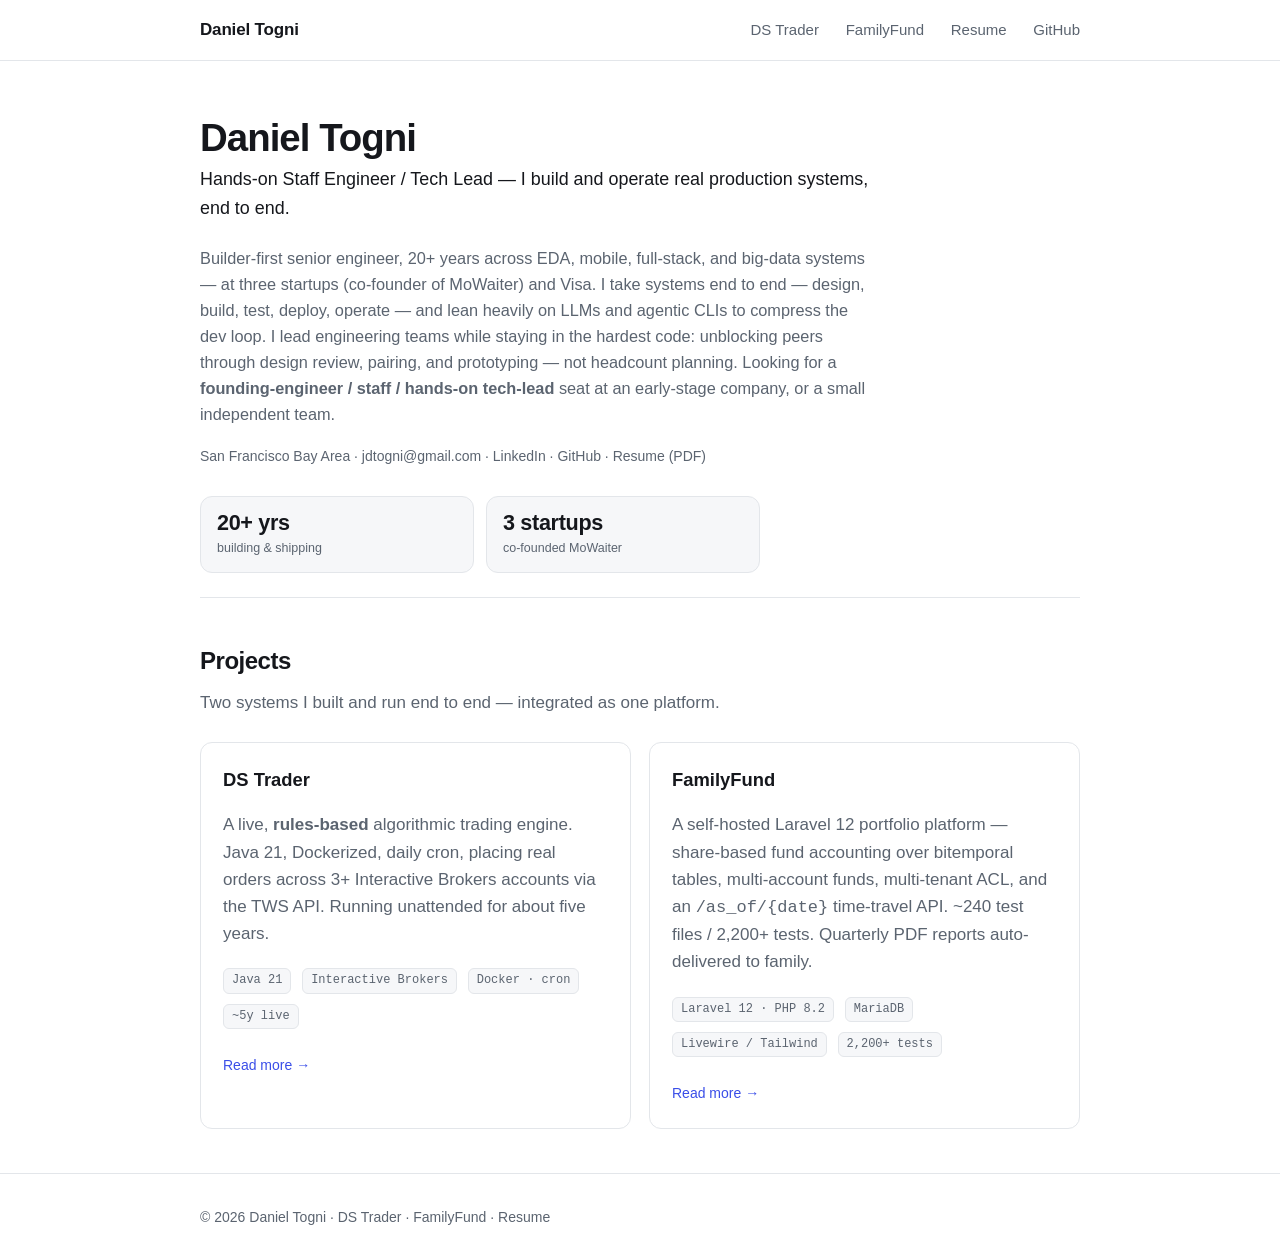
==== index.html @ d092f117 "FF: screenshots as title-on-top cards; roadmap loop + lede tweak - familyfund.html: screenshots rest" ====
<!doctype html>
<html lang="en">
<head>
  <meta charset="utf-8">
  <meta name="viewport" content="width=device-width, initial-scale=1">
  <title>Daniel Togni — hands-on staff engineer / tech lead</title>
  <meta name="description" content="Builder-first senior engineer, 20+ years. I build and operate real production systems, end to end — DS Trader (live algorithmic trading) and FamilyFund (self-hosted portfolio platform).">
  <meta property="og:title" content="Daniel Togni — hands-on staff engineer / tech lead">
  <meta property="og:description" content="Builder-first senior engineer, 20+ years. DS Trader (live algorithmic trading) + FamilyFund (self-hosted portfolio platform). Two systems I built and run end to end.">
  <meta property="og:type" content="website">
  <link rel="stylesheet" href="style.css">
</head>
<body>
  <header class="site-head">
    <div class="wrap">
      <a class="brand" href="index.html">Daniel&nbsp;Togni</a>
      <nav class="nav">
        <a href="dstrader.html">DS&nbsp;Trader</a>
        <a href="familyfund.html">FamilyFund</a>
        <a href="resume.pdf">Resume</a>
        <a href="https://github.com/jdtogni78">GitHub</a>
      </nav>
    </div>
  </header>

  <main>
    <div class="wrap">
      <section class="identity" style="border-top:0">
        <h1>Daniel Togni</h1>
        <p class="role-line">
          Hands-on Staff Engineer / Tech Lead &mdash; I build and operate real
          production systems, end to end.
        </p>
        <p class="lede">
          Builder-first senior engineer, 20+ years across EDA, mobile, full-stack,
          and big-data systems &mdash; at three startups (co-founder of MoWaiter) and
          Visa. I take systems end to end &mdash; design, build, test, deploy,
          operate &mdash; and lean heavily on LLMs and agentic CLIs to compress the
          dev loop. I lead engineering teams while staying in the hardest code:
          unblocking peers through design review, pairing, and prototyping &mdash;
          not headcount planning. Looking for a <strong>founding-engineer / staff /
          hands-on tech-lead</strong> seat at an early-stage company, or a small
          independent team.
        </p>
        <p class="meta-line">
          San Francisco Bay Area ·
          <a href="mailto:jdtogni@gmail.com">jdtogni@gmail.com</a> ·
          <a href="https://linkedin.com/in/jdtogni">LinkedIn</a> ·
          <a href="https://github.com/jdtogni78">GitHub</a> ·
          <a href="resume.pdf">Resume (PDF)</a>
        </p>
      </section>

      <section class="kpis">
        <div class="kpi"><strong>20+ yrs</strong><span>building &amp; shipping</span></div>
        <div class="kpi"><strong>3 startups</strong><span>co-founded MoWaiter</span></div>
      </section>

      <section>
        <h2>Projects</h2>
        <p class="sub">Two systems I built and run end to end &mdash; integrated as one platform.</p>
        <div class="cards">
          <article class="card">
            <h3>DS Trader</h3>
            <p class="muted">
              A live, <strong>rules-based</strong> algorithmic trading engine.
              Java 21, Dockerized, daily cron, placing real orders across 3+
              Interactive Brokers accounts via the TWS API. Running unattended for
              about five years.
            </p>
            <div class="tags">
              <span class="tag">Java 21</span>
              <span class="tag">Interactive Brokers</span>
              <span class="tag">Docker · cron</span>
              <span class="tag">~5y live</span>
            </div>
            <div class="links">
              <a href="dstrader.html">Read more &rarr;</a>
            </div>
          </article>
          <article class="card">
            <h3>FamilyFund</h3>
            <p class="muted">
              A self-hosted Laravel 12 portfolio platform &mdash; share-based fund
              accounting over bitemporal tables, multi-account funds, multi-tenant
              ACL, and an <code>/as_of/{date}</code> time-travel API. ~240 test
              files / 2,200+ tests. Quarterly PDF reports auto-delivered to family.
            </p>
            <div class="tags">
              <span class="tag">Laravel 12 · PHP 8.2</span>
              <span class="tag">MariaDB</span>
              <span class="tag">Livewire / Tailwind</span>
              <span class="tag">2,200+ tests</span>
            </div>
            <div class="links">
              <a href="familyfund.html">Read more &rarr;</a>
            </div>
          </article>
        </div>
      </section>
    </div>
  </main>

  <footer class="site-foot">
    <div class="wrap">
      © <span id="yr">2026</span> Daniel Togni ·
      <a href="dstrader.html">DS Trader</a> ·
      <a href="familyfund.html">FamilyFund</a> ·
      <a href="resume.pdf">Resume</a>
    </div>
  </footer>
  <script>document.getElementById('yr').textContent = new Date().getFullYear();</script>
</body>
</html>
---- style.css ----
:root {
  --bg: #ffffff;
  --bg-alt: #f6f7f9;
  --ink: #15171c;
  --muted: #5b6470;
  --line: #e3e6ea;
  --accent: #3a4ee8;
  --accent-ink: #ffffff;
  --radius: 12px;
  --maxw: 920px;
  --font: -apple-system, BlinkMacSystemFont, "Segoe UI", Roboto, Helvetica, Arial,
    sans-serif;
  --mono: ui-monospace, SFMono-Regular, Menlo, Consolas, monospace;
}

* { box-sizing: border-box; }

html { scroll-behavior: smooth; }

body {
  margin: 0;
  font-family: var(--font);
  color: var(--ink);
  background: var(--bg);
  line-height: 1.6;
  font-size: 17px;
  -webkit-font-smoothing: antialiased;
}

.wrap { max-width: var(--maxw); margin: 0 auto; padding: 0 20px; }

a { color: var(--accent); text-decoration: none; }
a:hover { text-decoration: underline; }

/* ---- header ---- */
.site-head {
  position: sticky;
  top: 0;
  z-index: 10;
  background: rgba(255, 255, 255, 0.9);
  backdrop-filter: saturate(180%) blur(8px);
  border-bottom: 1px solid var(--line);
}
.site-head .wrap {
  display: flex;
  align-items: center;
  justify-content: space-between;
  height: 60px;
}
.brand { font-weight: 700; color: var(--ink); letter-spacing: -0.01em; }
.brand:hover { text-decoration: none; }
.nav a { color: var(--muted); margin-left: 22px; font-size: 15px; }
.nav a:hover { color: var(--ink); text-decoration: none; }
@media (max-width: 560px) {
  .nav a { margin-left: 14px; font-size: 14px; }
  .brand { font-size: 15px; }
}

/* ---- identity card (dashboard home) ---- */
.identity { padding: 56px 0 28px; }
.identity h1 {
  font-size: 2.4rem;
  letter-spacing: -0.025em;
  margin: 0 0 6px;
  line-height: 1.1;
}
.identity .role-line {
  font-size: 1.12rem;
  color: var(--ink);
  font-weight: 500;
  margin: 0 0 22px;
  max-width: 42rem;
}
.identity .lede {
  color: var(--muted);
  margin: 0 0 18px;
  max-width: 42rem;
  font-size: 1.02rem;
}
.identity .meta-line { font-size: 14px; color: var(--muted); margin: 0; }
.identity .meta-line a { color: var(--muted); }
.identity .meta-line a:hover { color: var(--ink); }

/* ---- KPI strip ---- */
.kpis {
  display: grid;
  grid-template-columns: repeat(auto-fit, minmax(180px, 1fr));
  gap: 12px;
  padding: 0 0 24px;
  border-top: 0;
  max-width: 560px;
}
.kpi {
  background: var(--bg-alt);
  border: 1px solid var(--line);
  border-radius: var(--radius);
  padding: 14px 16px;
}
.kpi strong {
  display: block;
  font-size: 1.35rem;
  color: var(--ink);
  letter-spacing: -0.015em;
  line-height: 1.15;
}
.kpi span {
  display: block;
  font-size: 12.5px;
  color: var(--muted);
  margin-top: 3px;
}
@media (max-width: 680px) { .kpis { grid-template-columns: repeat(2, 1fr); } }

/* ---- hero ---- */
.hero { padding: 72px 0 44px; }
.hero h1 {
  font-size: 2.6rem;
  line-height: 1.12;
  letter-spacing: -0.025em;
  margin: 0 0 18px;
}
.hero .lede { font-size: 1.18rem; color: var(--muted); max-width: 40rem; margin: 0; }
.kicker {
  font-family: var(--mono);
  font-size: 13px;
  color: var(--accent);
  text-transform: uppercase;
  letter-spacing: 0.08em;
  margin: 0 0 14px;
}
@media (max-width: 560px) { .hero h1 { font-size: 2rem; } }

/* ---- buttons ---- */
.cta-row { display: flex; flex-wrap: wrap; gap: 12px; margin-top: 28px; }
.btn {
  display: inline-block;
  padding: 11px 18px;
  border-radius: 9px;
  font-size: 15px;
  font-weight: 600;
  border: 1px solid var(--line);
  color: var(--ink);
  background: var(--bg);
}
.btn:hover { text-decoration: none; border-color: var(--ink); }
.btn.primary { background: var(--accent); color: var(--accent-ink); border-color: var(--accent); }
.btn.primary:hover { filter: brightness(1.07); }

/* ---- sections ---- */
section { padding: 44px 0; border-top: 1px solid var(--line); }
section h2 {
  font-size: 1.5rem;
  letter-spacing: -0.02em;
  margin: 0 0 8px;
}
section .sub { color: var(--muted); margin: 0 0 26px; }
.muted { color: var(--muted); }

/* ---- pull quote ---- */
.quote {
  border-left: 3px solid var(--accent);
  padding: 4px 0 4px 20px;
  margin: 24px 0;
  font-size: 1.12rem;
  color: var(--ink);
}

/* ---- cards ---- */
.cards { display: grid; grid-template-columns: 1fr 1fr; gap: 18px; }
@media (max-width: 680px) { .cards { grid-template-columns: 1fr; } }
.card {
  border: 1px solid var(--line);
  border-radius: var(--radius);
  padding: 22px;
  background: var(--bg);
  transition: border-color 0.15s, transform 0.15s;
}
.card:hover { border-color: var(--ink); transform: translateY(-2px); }
.card h3 { margin: 0 0 6px; font-size: 1.15rem; }
.card .tags { margin: 12px 0 16px; }
.tag {
  display: inline-block;
  font-family: var(--mono);
  font-size: 12px;
  color: var(--muted);
  background: var(--bg-alt);
  border: 1px solid var(--line);
  border-radius: 6px;
  padding: 2px 8px;
  margin: 0 6px 6px 0;
}
.card .links a { font-size: 14px; margin-right: 16px; }

/* ---- value blocks / lists ---- */
.blocks { display: grid; gap: 16px; }
.block { padding: 16px 18px; background: var(--bg-alt); border-radius: var(--radius); }
.block strong { display: block; margin-bottom: 2px; }
dl.spec { margin: 0; }
dl.spec div { display: flex; gap: 14px; padding: 8px 0; border-bottom: 1px solid var(--line); }
dl.spec dt { flex: 0 0 180px; color: var(--muted); font-size: 15px; }
dl.spec dd { margin: 0; }
@media (max-width: 560px) { dl.spec div { flex-direction: column; gap: 2px; } dl.spec dt { flex-basis: auto; } }

/* ---- diagram ---- */
.diagram { width: 100%; height: auto; margin: 8px 0 4px; }
.diagram-caption { font-size: 14px; color: var(--muted); margin-top: 6px; }

/* ---- screenshots gallery ---- */
.shots { display: grid; gap: 32px; margin-top: 18px; }
.shot { margin: 0; }
.shot a { display: block; position: relative; }
.shot img,
.shot video {
  width: 100%;
  height: auto;
  display: block;
  border: 1px solid var(--line);
  border-radius: var(--radius);
  background: #fff;
}
/* Anchor-wrapped images become Apple-style thumbnails that crop from the top
   and expand on click. Videos and bare images are unaffected. */
.shot a img {
  max-height: 480px;
  object-fit: cover;
  object-position: top;
  cursor: zoom-in;
  transition: filter 0.15s, border-color 0.15s;
}
.shot a:hover img { border-color: var(--ink); filter: brightness(0.97); }
.shot a::after {
  content: "⤢ Click to expand";
  position: absolute;
  right: 10px;
  bottom: 10px;
  font-size: 12px;
  font-family: var(--mono);
  color: #fff;
  background: rgba(21, 23, 28, 0.72);
  padding: 4px 9px;
  border-radius: 6px;
  opacity: 0;
  transition: opacity 0.15s;
  pointer-events: none;
}
.shot a:hover::after { opacity: 1; }
.shot figcaption { margin-top: 10px; font-size: 14px; color: var(--muted); }
.shot figcaption strong { color: var(--ink); font-weight: 600; }

/* ---- video walkthroughs grid ---- */
.video-grid {
  display: grid;
  grid-template-columns: repeat(3, 1fr);
  gap: 22px;
  margin-top: 18px;
}
@media (max-width: 900px) { .video-grid { grid-template-columns: repeat(2, 1fr); } }
@media (max-width: 560px) { .video-grid { grid-template-columns: 1fr; } }
.video-card {
  margin: 0;
  display: flex;
  flex-direction: column;
}
.video-title {
  font-size: 1.05rem;
  margin: 0 0 4px;
  color: var(--ink);
  font-weight: 600;
  letter-spacing: -0.01em;
}
.video-desc {
  font-size: 13px;
  color: var(--muted);
  margin: 0 0 12px;
  line-height: 1.55;
  flex: 1;
}
.video-play {
  width: 100%;
  padding: 0;
  margin: 0;
  border: 1px solid var(--line);
  border-radius: var(--radius);
  overflow: hidden;
  background: #000;
  cursor: pointer;
  position: relative;
  aspect-ratio: 16 / 9;
  display: block;
  transition: border-color 0.15s, transform 0.15s;
}
.video-play:hover { border-color: var(--ink); }
.video-play:hover .play-overlay { transform: translate(-50%, -50%) scale(1.08); background: rgba(0, 0, 0, 0.85); }
.video-play img {
  width: 100%;
  height: 100%;
  object-fit: cover;
  display: block;
  pointer-events: none;
}
/* Image thumbnail variant — same card layout as videos, but click opens
   the full image in the lightbox instead of a video. */
.shot-thumb {
  width: 100%;
  padding: 0;
  margin: 0;
  border: 1px solid var(--line);
  border-radius: var(--radius);
  overflow: hidden;
  background: #000;
  cursor: zoom-in;
  position: relative;
  aspect-ratio: 16 / 9;
  display: block;
  transition: border-color 0.15s, transform 0.15s;
}
.shot-thumb:hover { border-color: var(--ink); }
.shot-thumb:hover .zoom-overlay { transform: translate(-50%, -50%) scale(1.08); background: rgba(0, 0, 0, 0.85); }
.shot-thumb img {
  width: 100%;
  height: 100%;
  object-fit: cover;
  object-position: top;
  display: block;
  pointer-events: none;
}
.zoom-overlay {
  position: absolute;
  top: 50%;
  left: 50%;
  transform: translate(-50%, -50%);
  width: 56px;
  height: 56px;
  border-radius: 50%;
  background: rgba(0, 0, 0, 0.68);
  color: #fff;
  font-size: 24px;
  line-height: 56px;
  text-align: center;
  pointer-events: none;
  transition: transform 0.18s, background 0.18s;
}

.play-overlay {
  position: absolute;
  top: 50%;
  left: 50%;
  transform: translate(-50%, -50%);
  width: 56px;
  height: 56px;
  border-radius: 50%;
  background: rgba(0, 0, 0, 0.68);
  color: #fff;
  font-size: 22px;
  line-height: 56px;
  text-align: center;
  padding-left: 4px;
  pointer-events: none;
  transition: transform 0.18s, background 0.18s;
}

/* ---- lightbox ---- */
.lightbox {
  position: fixed;
  inset: 0;
  background: rgba(10, 12, 16, 0.92);
  display: flex;
  align-items: center;
  justify-content: center;
  z-index: 100;
  cursor: zoom-out;
  padding: 24px;
  overflow: auto;
}
.lightbox img,
.lightbox video {
  max-width: 100%;
  max-height: calc(100vh - 64px);
  height: auto;
  display: block;
  border-radius: 8px;
  box-shadow: 0 10px 40px rgba(0, 0, 0, 0.5);
  cursor: zoom-out;
  background: #000;
}
.lightbox video { cursor: default; }
.lightbox-close {
  position: fixed;
  top: 14px;
  right: 18px;
  color: #fff;
  background: transparent;
  border: 0;
  font-size: 28px;
  line-height: 1;
  cursor: pointer;
  padding: 6px 10px;
}
.lightbox-close:hover { color: var(--accent); }
body.lightbox-open { overflow: hidden; }

/* ---- footer ---- */
.site-foot {
  border-top: 1px solid var(--line);
  padding: 32px 0;
  color: var(--muted);
  font-size: 14px;
}
.site-foot a { color: var(--muted); }
.site-foot a:hover { color: var(--ink); }

.note {
  background: #fff8e6;
  border: 1px solid #f0e2b8;
  border-radius: 8px;
  padding: 10px 14px;
  font-size: 14px;
  color: #6b5b1f;
  margin: 18px 0;
}
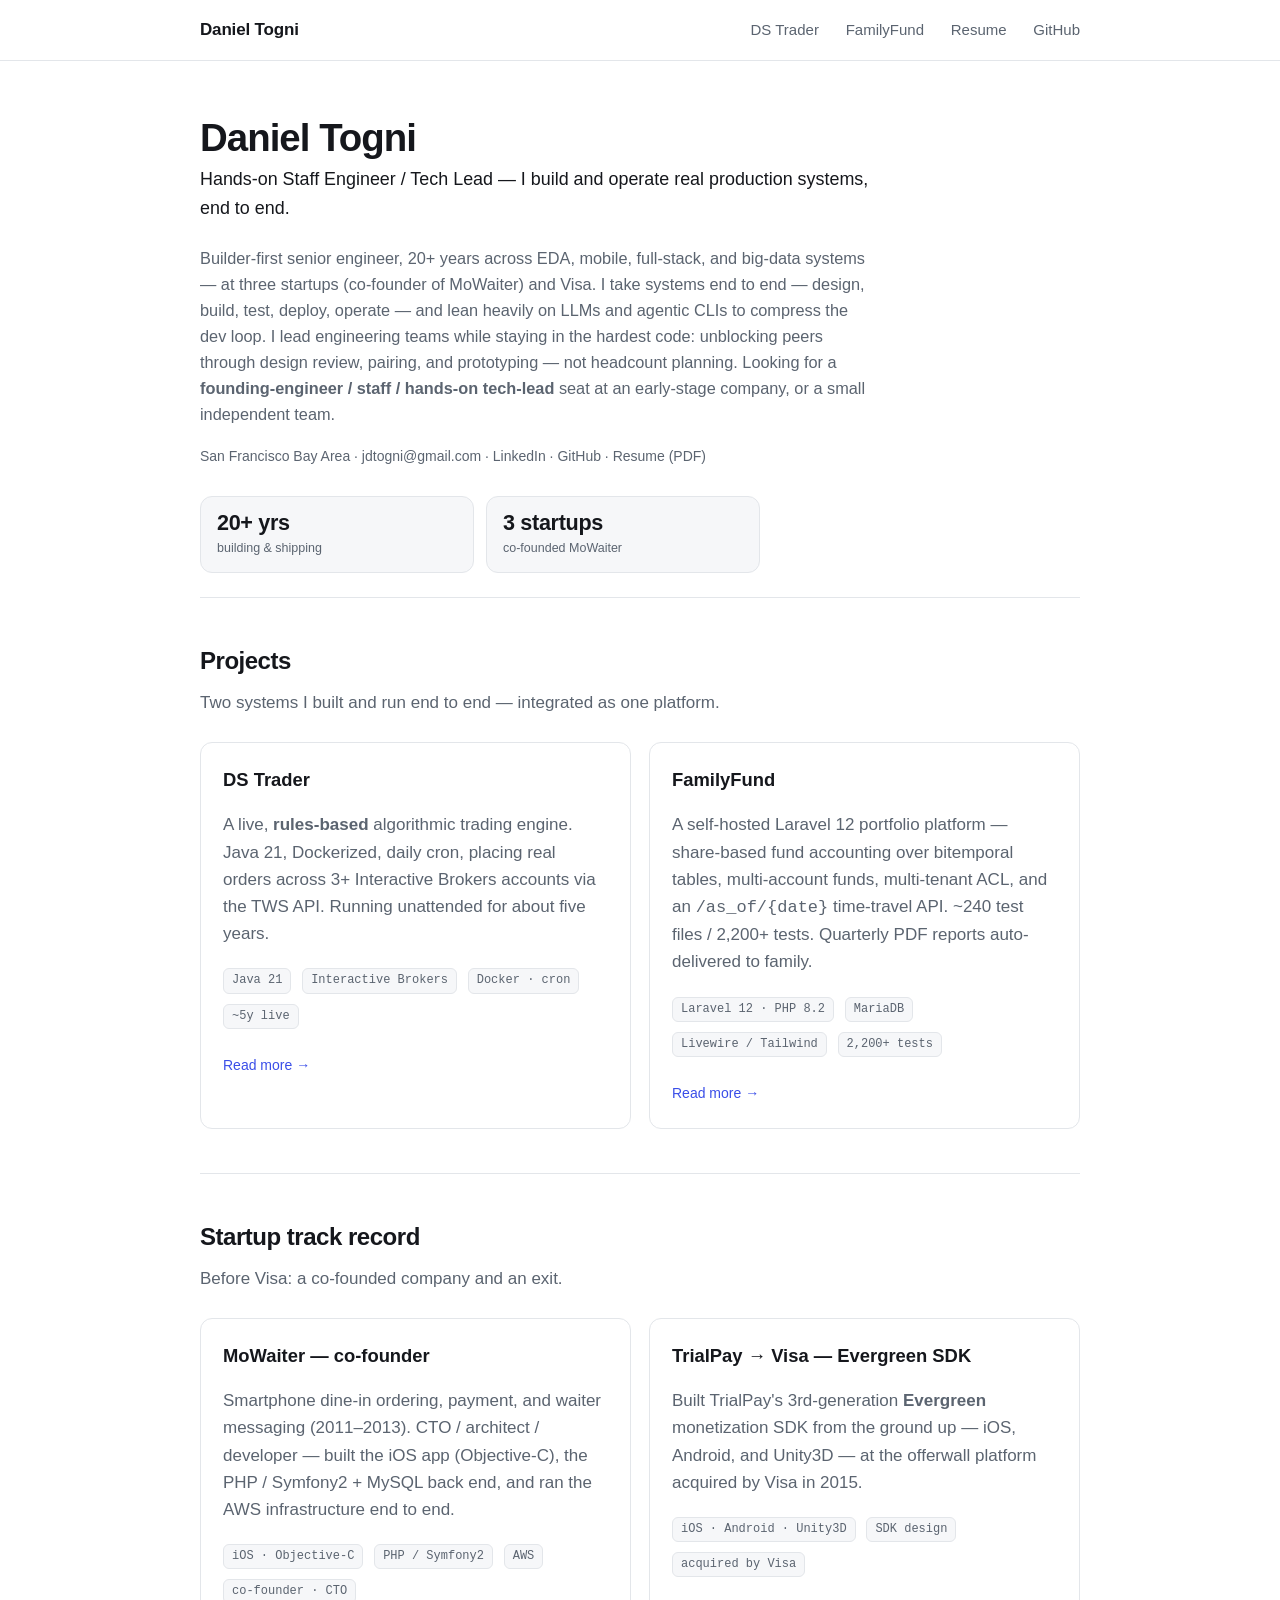
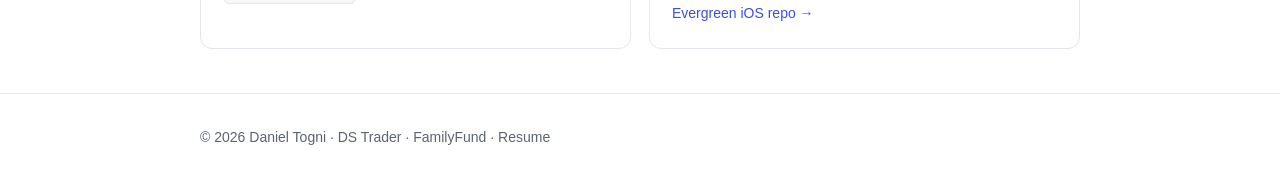
==== commit 7f548860: "index: add Startup track record section (MoWaiter + TrialPay/Evergreen) Two cards after Projects: Mo" ====
--- a/index.html
+++ b/index.html
@@ -98,6 +98,45 @@
           </article>
         </div>
       </section>
+
+      <section>
+        <h2>Startup track record</h2>
+        <p class="sub">Before Visa: a co-founded company and an exit.</p>
+        <div class="cards">
+          <article class="card">
+            <h3>MoWaiter &mdash; co-founder</h3>
+            <p class="muted">
+              Smartphone dine-in ordering, payment, and waiter messaging
+              (2011&ndash;2013). CTO / architect / developer &mdash; built the
+              iOS app (Objective-C), the PHP / Symfony2 + MySQL back end, and
+              ran the AWS infrastructure end to end.
+            </p>
+            <div class="tags">
+              <span class="tag">iOS · Objective-C</span>
+              <span class="tag">PHP / Symfony2</span>
+              <span class="tag">AWS</span>
+              <span class="tag">co-founder · CTO</span>
+            </div>
+          </article>
+          <article class="card">
+            <h3>TrialPay &rarr; Visa &mdash; Evergreen SDK</h3>
+            <p class="muted">
+              Built TrialPay's 3rd-generation <strong>Evergreen</strong>
+              monetization SDK from the ground up &mdash; iOS, Android, and
+              Unity3D &mdash; at the offerwall platform acquired by Visa
+              in 2015.
+            </p>
+            <div class="tags">
+              <span class="tag">iOS · Android · Unity3D</span>
+              <span class="tag">SDK design</span>
+              <span class="tag">acquired by Visa</span>
+            </div>
+            <div class="links">
+              <a href="https://github.com/jdtogni78/EvergreenIOS">Evergreen iOS repo &rarr;</a>
+            </div>
+          </article>
+        </div>
+      </section>
     </div>
   </main>
 
--- a/style.css
+++ b/style.css
@@ -317,6 +317,8 @@
 .shot-thumb:hover { border-color: var(--ink); }
 .shot-thumb:hover .zoom-overlay { transform: translate(-50%, -50%) scale(1.08); background: rgba(0, 0, 0, 0.85); }
 .shot-thumb img {
+  position: absolute;
+  inset: 0;
   width: 100%;
   height: 100%;
   object-fit: cover;
@@ -365,14 +367,22 @@
   inset: 0;
   background: rgba(10, 12, 16, 0.92);
   display: flex;
-  align-items: center;
+  align-items: flex-start;
   justify-content: center;
   z-index: 100;
   cursor: zoom-out;
   padding: 24px;
   overflow: auto;
 }
-.lightbox img,
+.lightbox img {
+  width: 100%;
+  height: auto;
+  display: block;
+  border-radius: 8px;
+  box-shadow: 0 10px 40px rgba(0, 0, 0, 0.5);
+  cursor: zoom-out;
+  background: #000;
+}
 .lightbox video {
   max-width: 100%;
   max-height: calc(100vh - 64px);
@@ -380,10 +390,9 @@
   display: block;
   border-radius: 8px;
   box-shadow: 0 10px 40px rgba(0, 0, 0, 0.5);
-  cursor: zoom-out;
+  cursor: default;
   background: #000;
 }
-.lightbox video { cursor: default; }
 .lightbox-close {
   position: fixed;
   top: 14px;
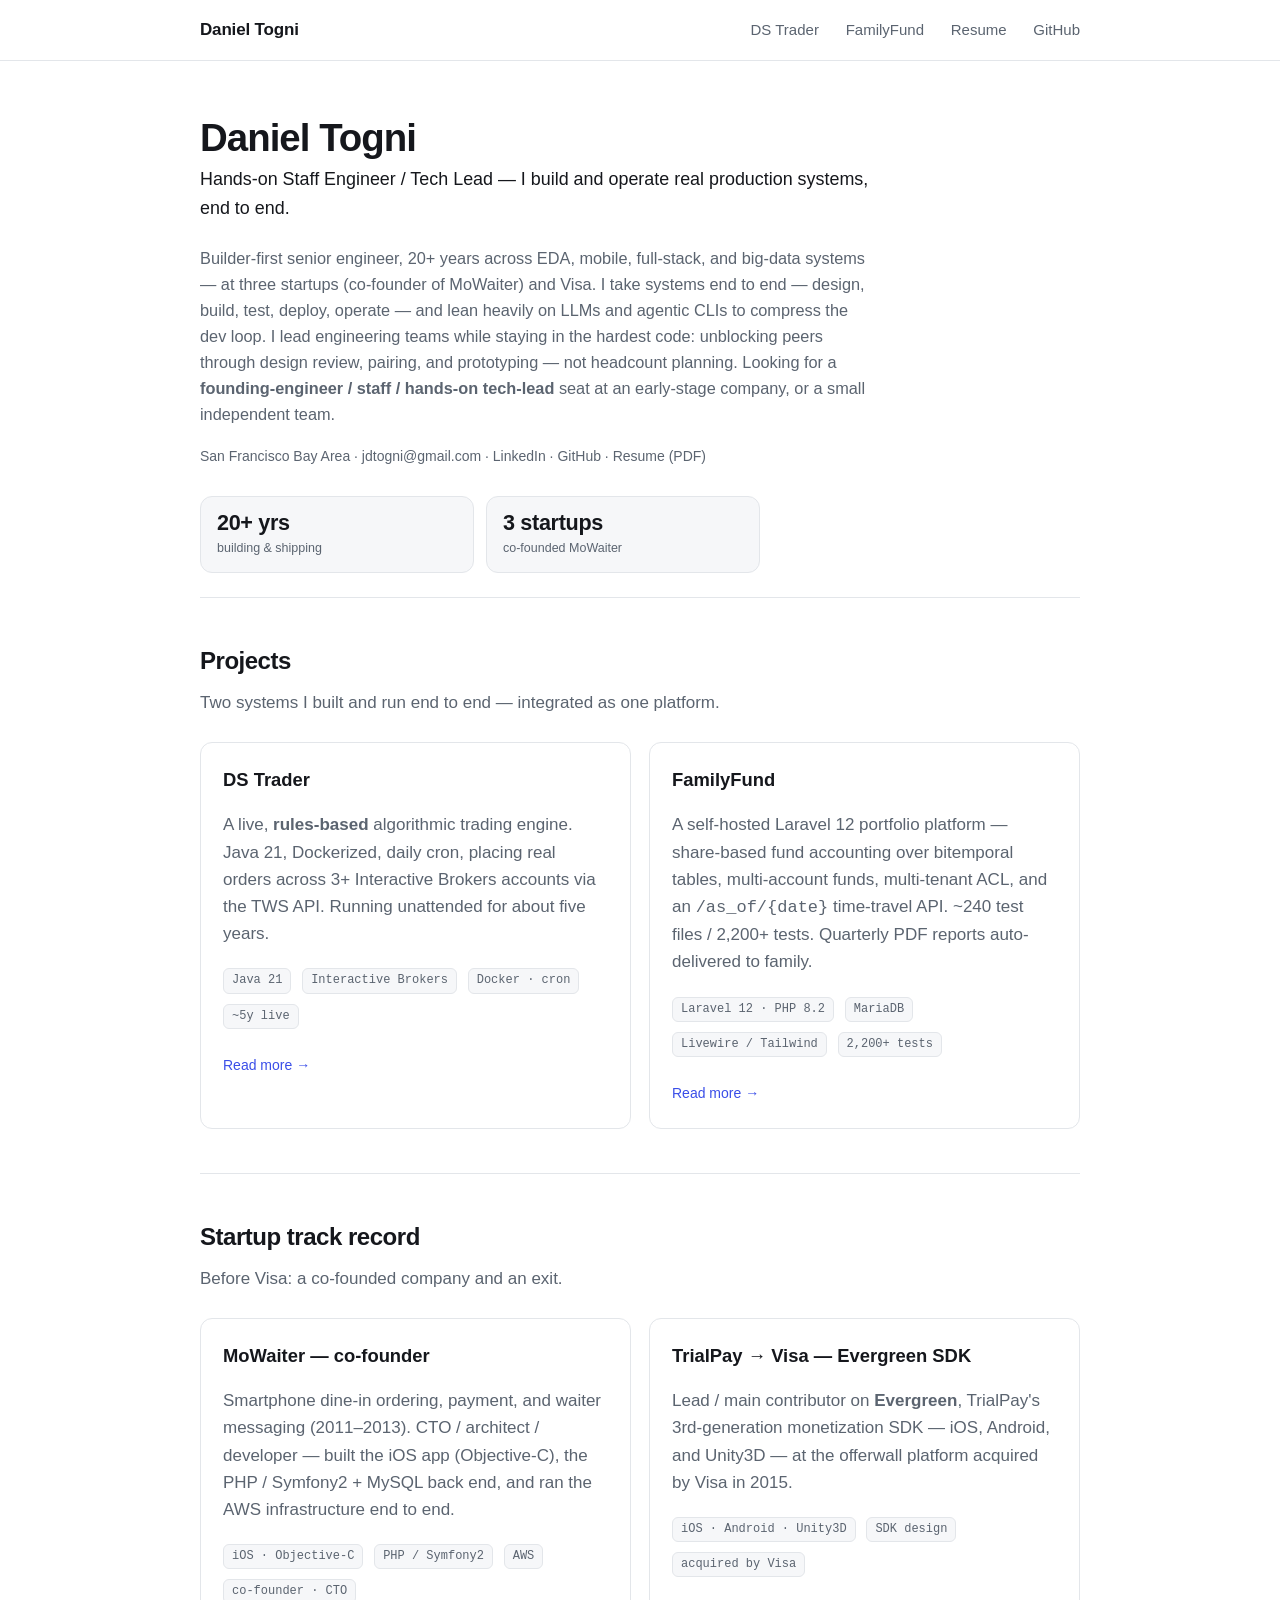
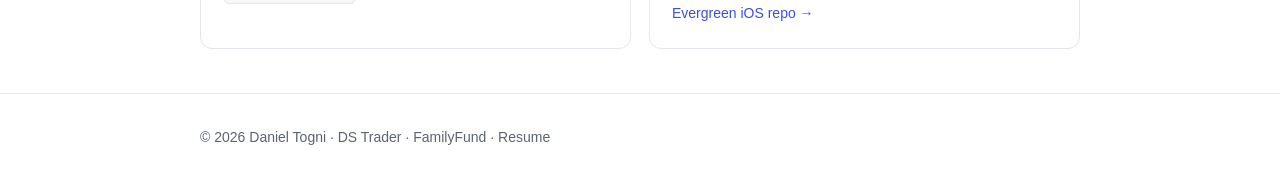
==== commit 2debaf6c: "index: Evergreen attribution — TrialPay's project, lead/main contributor (not solo-built)" ====
--- a/index.html
+++ b/index.html
@@ -121,8 +121,8 @@
           <article class="card">
             <h3>TrialPay &rarr; Visa &mdash; Evergreen SDK</h3>
             <p class="muted">
-              Built TrialPay's 3rd-generation <strong>Evergreen</strong>
-              monetization SDK from the ground up &mdash; iOS, Android, and
+              Lead / main contributor on <strong>Evergreen</strong>, TrialPay's
+              3rd-generation monetization SDK &mdash; iOS, Android, and
               Unity3D &mdash; at the offerwall platform acquired by Visa
               in 2015.
             </p>
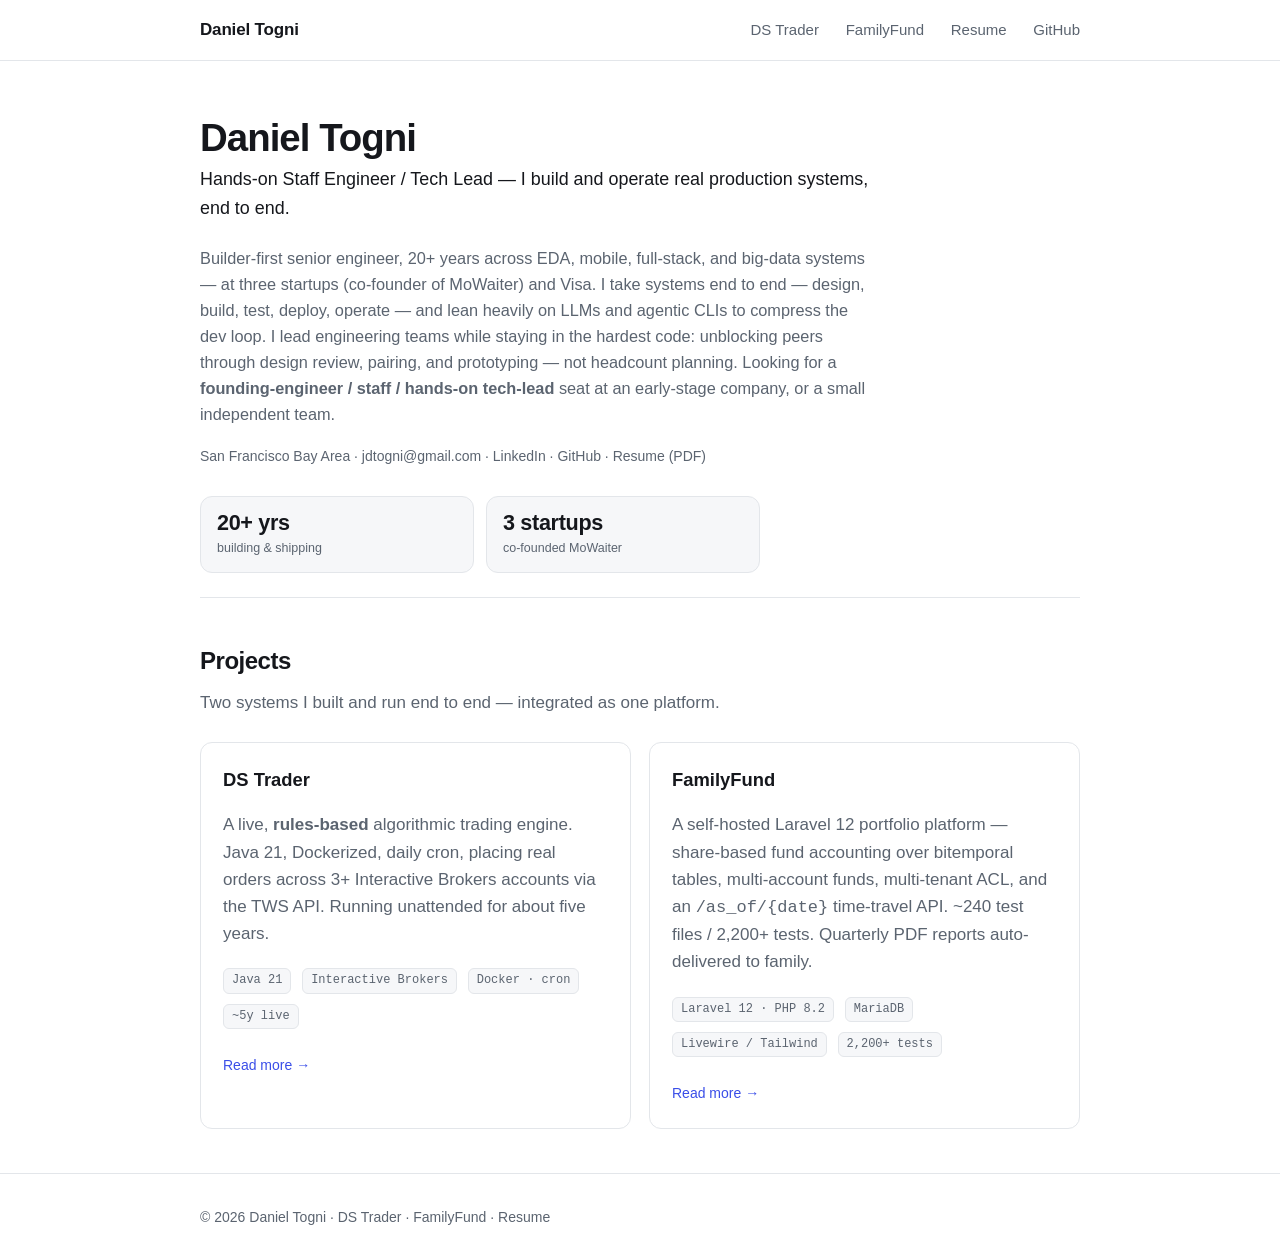
==== commit 14b8f79a: "Revert Startup track record from live site pending publish approval Content (MoWaiter + TrialPay/Eve" ====
--- a/index.html
+++ b/index.html
@@ -98,45 +98,6 @@
           </article>
         </div>
       </section>
-
-      <section>
-        <h2>Startup track record</h2>
-        <p class="sub">Before Visa: a co-founded company and an exit.</p>
-        <div class="cards">
-          <article class="card">
-            <h3>MoWaiter &mdash; co-founder</h3>
-            <p class="muted">
-              Smartphone dine-in ordering, payment, and waiter messaging
-              (2011&ndash;2013). CTO / architect / developer &mdash; built the
-              iOS app (Objective-C), the PHP / Symfony2 + MySQL back end, and
-              ran the AWS infrastructure end to end.
-            </p>
-            <div class="tags">
-              <span class="tag">iOS · Objective-C</span>
-              <span class="tag">PHP / Symfony2</span>
-              <span class="tag">AWS</span>
-              <span class="tag">co-founder · CTO</span>
-            </div>
-          </article>
-          <article class="card">
-            <h3>TrialPay &rarr; Visa &mdash; Evergreen SDK</h3>
-            <p class="muted">
-              Lead / main contributor on <strong>Evergreen</strong>, TrialPay's
-              3rd-generation monetization SDK &mdash; iOS, Android, and
-              Unity3D &mdash; at the offerwall platform acquired by Visa
-              in 2015.
-            </p>
-            <div class="tags">
-              <span class="tag">iOS · Android · Unity3D</span>
-              <span class="tag">SDK design</span>
-              <span class="tag">acquired by Visa</span>
-            </div>
-            <div class="links">
-              <a href="https://github.com/jdtogni78/EvergreenIOS">Evergreen iOS repo &rarr;</a>
-            </div>
-          </article>
-        </div>
-      </section>
     </div>
   </main>
 
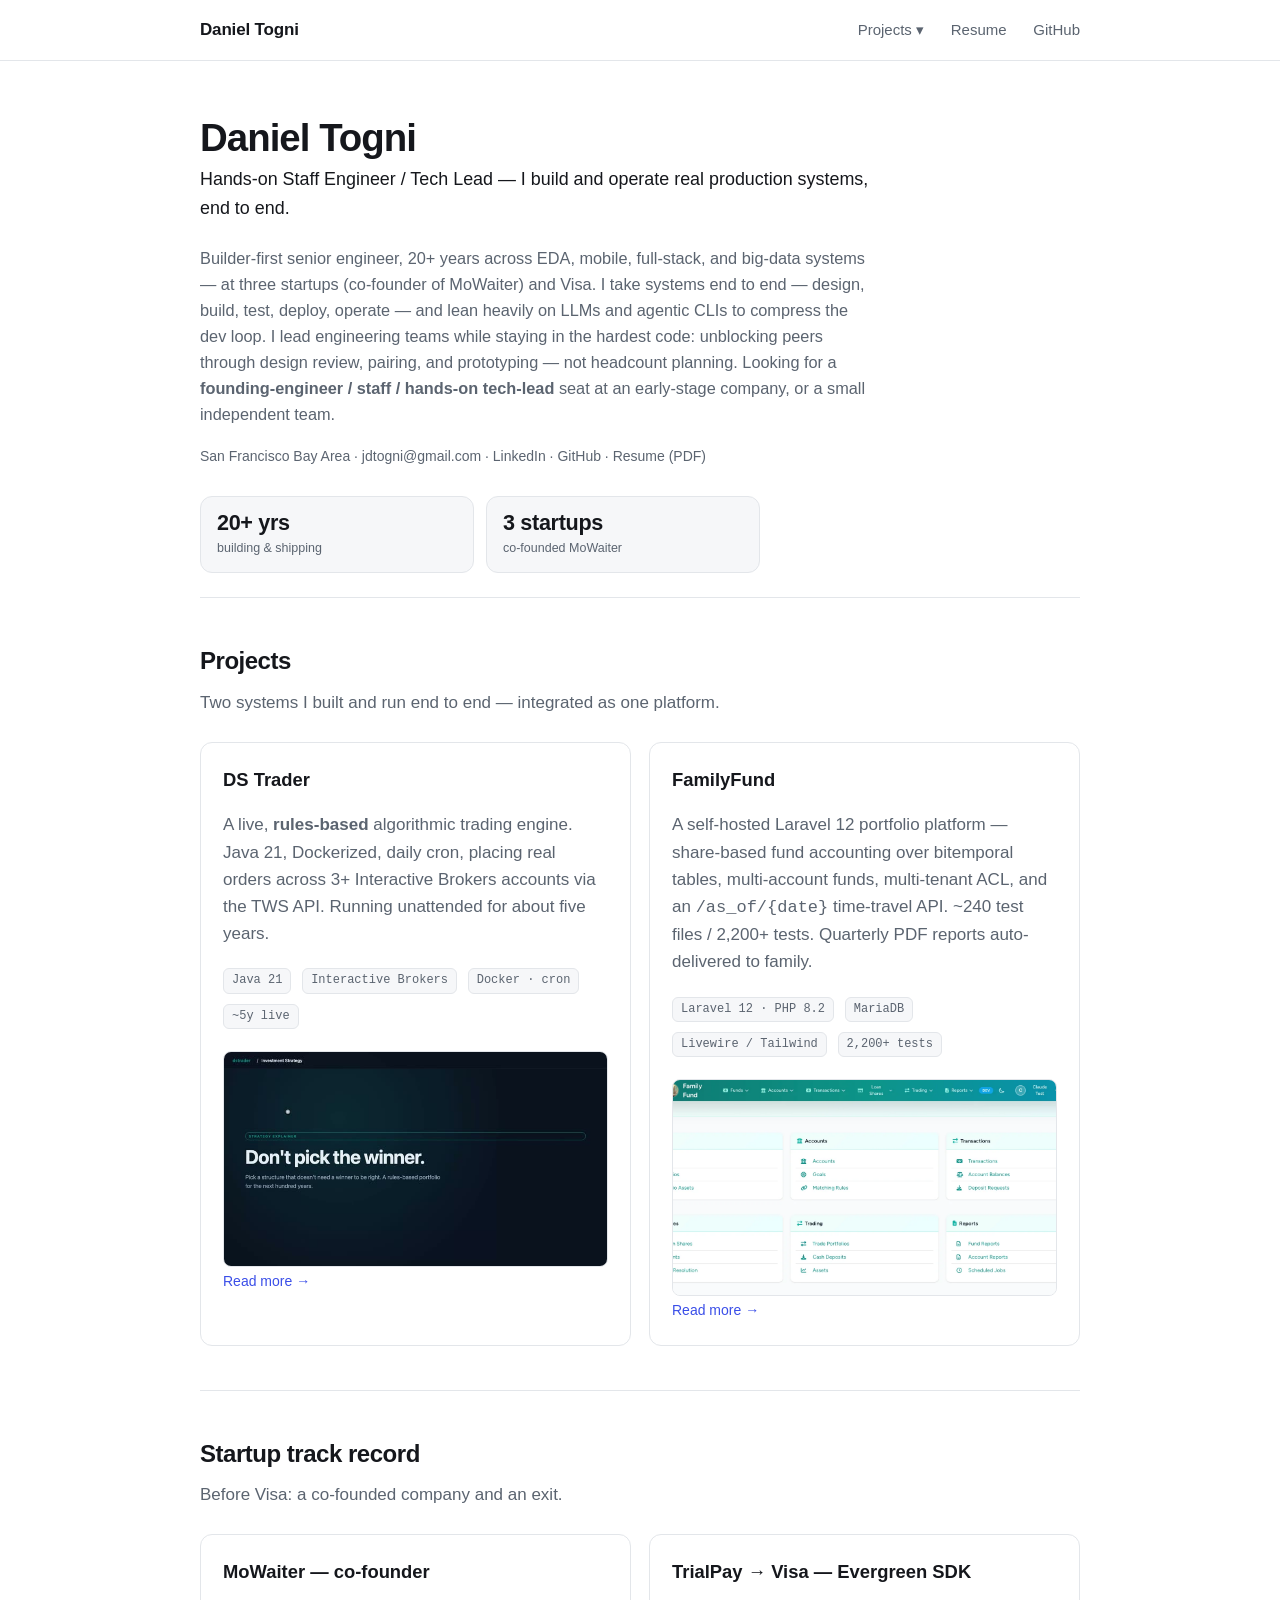
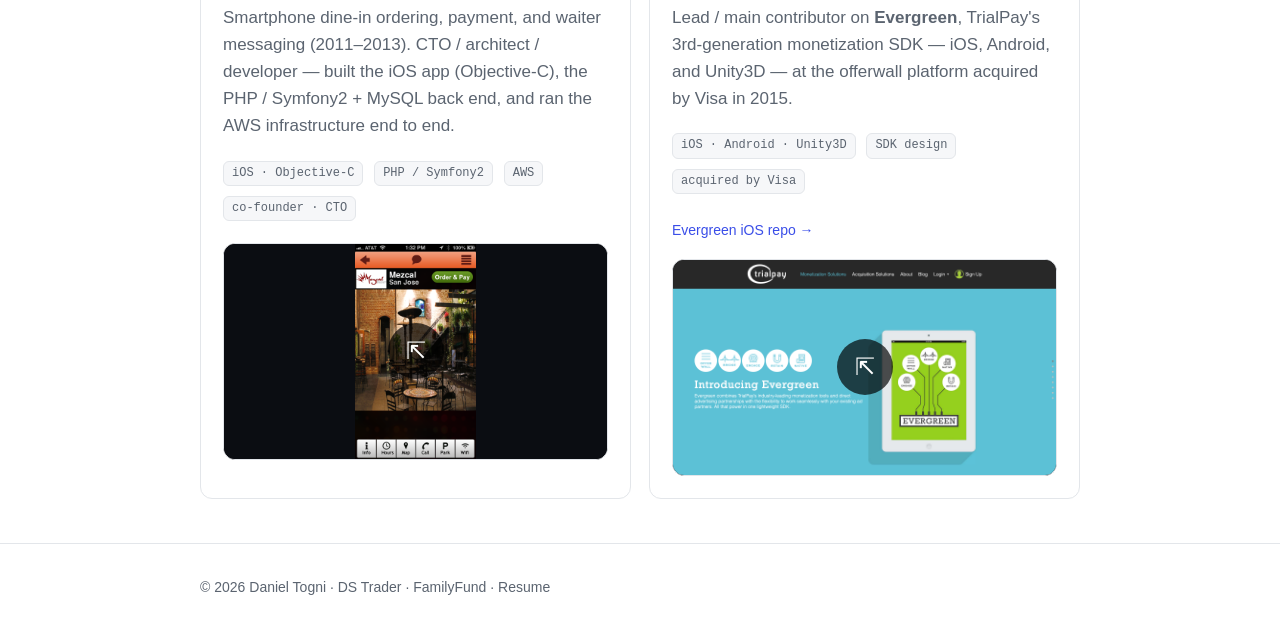
==== commit ea4f2eba: "draft: venture-card photos, Projects dropdown nav, clickable project cards - index: MoWaiter card ge" ====
--- a/index.html
+++ b/index.html
@@ -15,8 +15,15 @@
     <div class="wrap">
       <a class="brand" href="index.html">Daniel&nbsp;Togni</a>
       <nav class="nav">
-        <a href="dstrader.html">DS&nbsp;Trader</a>
-        <a href="familyfund.html">FamilyFund</a>
+        <div class="nav-drop">
+          <button class="nav-drop-btn" aria-haspopup="true" aria-expanded="false">Projects &#9662;</button>
+          <div class="nav-drop-menu">
+            <a href="dstrader.html">DS&nbsp;Trader</a>
+            <a href="familyfund.html">FamilyFund</a>
+            <a href="index.html#mowaiter">MoWaiter</a>
+            <a href="index.html#evergreen">Evergreen&nbsp;SDK</a>
+          </div>
+        </div>
         <a href="resume.pdf">Resume</a>
         <a href="https://github.com/jdtogni78">GitHub</a>
       </nav>
@@ -74,8 +81,13 @@
               <span class="tag">Docker · cron</span>
               <span class="tag">~5y live</span>
             </div>
+            <div class="card-thumb">
+              <img loading="lazy"
+                src="assets/dstrader-demos/posters/investment-strategy.jpg"
+                alt="DS Trader investment-strategy explainer frame.">
+            </div>
             <div class="links">
-              <a href="dstrader.html">Read more &rarr;</a>
+              <a class="stretch" href="dstrader.html">Read more &rarr;</a>
             </div>
           </article>
           <article class="card">
@@ -92,9 +104,69 @@
               <span class="tag">Livewire / Tailwind</span>
               <span class="tag">2,200+ tests</span>
             </div>
+            <div class="card-thumb">
+              <img loading="lazy"
+                src="assets/familyfund-shots/01-dashboard.webp"
+                alt="FamilyFund dashboard — navigation hub.">
+            </div>
             <div class="links">
-              <a href="familyfund.html">Read more &rarr;</a>
+              <a class="stretch" href="familyfund.html">Read more &rarr;</a>
             </div>
+          </article>
+        </div>
+      </section>
+
+      <section id="ventures">
+        <h2>Startup track record</h2>
+        <p class="sub">Before Visa: a co-founded company and an exit.</p>
+        <div class="cards">
+          <article class="card" id="mowaiter">
+            <h3>MoWaiter &mdash; co-founder</h3>
+            <p class="muted">
+              Smartphone dine-in ordering, payment, and waiter messaging
+              (2011&ndash;2013). CTO / architect / developer &mdash; built the
+              iOS app (Objective-C), the PHP / Symfony2 + MySQL back end, and
+              ran the AWS infrastructure end to end.
+            </p>
+            <div class="tags">
+              <span class="tag">iOS · Objective-C</span>
+              <span class="tag">PHP / Symfony2</span>
+              <span class="tag">AWS</span>
+              <span class="tag">co-founder · CTO</span>
+            </div>
+            <a class="shot-thumb contain"
+              href="assets/venture-shots/mowaiter-restaurant-home.png"
+              aria-label="Expand MoWaiter app screenshot">
+              <img loading="lazy"
+                src="assets/venture-shots/mowaiter-restaurant-home.png"
+                alt="MoWaiter iOS app — restaurant landing screen with Order & Pay, live at Mezcal restaurant, San Jose (2013).">
+              <span class="zoom-overlay" aria-hidden="true">&#8689;</span>
+            </a>
+          </article>
+          <article class="card" id="evergreen">
+            <h3>TrialPay &rarr; Visa &mdash; Evergreen SDK</h3>
+            <p class="muted">
+              Lead / main contributor on <strong>Evergreen</strong>, TrialPay's
+              3rd-generation monetization SDK &mdash; iOS, Android, and
+              Unity3D &mdash; at the offerwall platform acquired by Visa
+              in 2015.
+            </p>
+            <div class="tags">
+              <span class="tag">iOS · Android · Unity3D</span>
+              <span class="tag">SDK design</span>
+              <span class="tag">acquired by Visa</span>
+            </div>
+            <div class="links">
+              <a href="https://github.com/jdtogni78/EvergreenIOS">Evergreen iOS repo &rarr;</a>
+            </div>
+            <a class="shot-thumb"
+              href="assets/venture-shots/trialpay-home-2014.png"
+              aria-label="Expand TrialPay homepage screenshot">
+              <img loading="lazy"
+                src="assets/venture-shots/trialpay-home-2014.png"
+                alt="trialpay.com homepage, December 2014 — 'Introducing Evergreen' hero announcing the SDK.">
+              <span class="zoom-overlay" aria-hidden="true">&#8689;</span>
+            </a>
           </article>
         </div>
       </section>
@@ -110,5 +182,6 @@
     </div>
   </footer>
   <script>document.getElementById('yr').textContent = new Date().getFullYear();</script>
+  <script src="assets/lightbox.js"></script>
 </body>
 </html>
--- a/style.css
+++ b/style.css
@@ -56,6 +56,39 @@
   .brand { font-size: 15px; }
 }
 
+/* ---- nav dropdown ---- */
+.nav-drop { position: relative; display: inline-block; margin-left: 22px; }
+.nav-drop-btn {
+  background: none;
+  border: 0;
+  padding: 0;
+  color: var(--muted);
+  font-size: 15px;
+  font-family: var(--font);
+  line-height: inherit;
+  cursor: pointer;
+}
+.nav-drop-btn:hover { color: var(--ink); }
+.nav-drop-menu {
+  display: none;
+  position: absolute;
+  left: 0;
+  top: 100%;
+  background: var(--bg);
+  border: 1px solid var(--line);
+  border-radius: 10px;
+  padding: 8px 0;
+  min-width: 180px;
+  box-shadow: 0 8px 24px rgba(0, 0, 0, 0.08);
+  z-index: 30;
+}
+.nav-drop:hover .nav-drop-menu,
+.nav-drop.open .nav-drop-menu,
+.nav-drop:focus-within .nav-drop-menu { display: block; }
+.nav .nav-drop-menu a { display: block; margin-left: 0; padding: 7px 16px; font-size: 14px; }
+.nav .nav-drop-menu a:hover { background: var(--bg-alt); color: var(--ink); }
+@media (max-width: 560px) { .nav-drop { margin-left: 14px; } .nav-drop-btn { font-size: 14px; } }
+
 /* ---- identity card (dashboard home) ---- */
 .identity { padding: 56px 0 28px; }
 .identity h1 {
@@ -177,6 +210,34 @@
 }
 .card:hover { border-color: var(--ink); transform: translateY(-2px); }
 .card h3 { margin: 0 0 6px; font-size: 1.15rem; }
+
+/* ---- clickable cards + snapshot thumbs ---- */
+.card { position: relative; }
+.card-thumb {
+  margin-top: 16px;
+  border: 1px solid var(--line);
+  border-radius: 8px;
+  overflow: hidden;
+  aspect-ratio: 16 / 9;
+  background: #fff;
+}
+.card-thumb img {
+  width: 100%;
+  height: 100%;
+  object-fit: cover;
+  object-position: top;
+  display: block;
+}
+/* stretched link: makes the whole card the click target of .links a.stretch.
+   The link itself must NOT be positioned so its ::after anchors to .card. */
+.card .links a { position: relative; z-index: 1; }
+.card .links a.stretch { position: static; }
+.card .links a.stretch::after {
+  content: "";
+  position: absolute;
+  inset: 0;
+  border-radius: var(--radius);
+}
 .card .tags { margin: 12px 0 16px; }
 .tag {
   display: inline-block;
@@ -316,6 +377,9 @@
 }
 .shot-thumb:hover { border-color: var(--ink); }
 .shot-thumb:hover .zoom-overlay { transform: translate(-50%, -50%) scale(1.08); background: rgba(0, 0, 0, 0.85); }
+/* contain variant: show the whole image letterboxed (portrait phone shots) */
+.shot-thumb.contain img { object-fit: contain; background: #0b0d12; }
+.card .shot-thumb { margin-top: 16px; position: relative; z-index: 1; }
 .shot-thumb img {
   position: absolute;
   inset: 0;
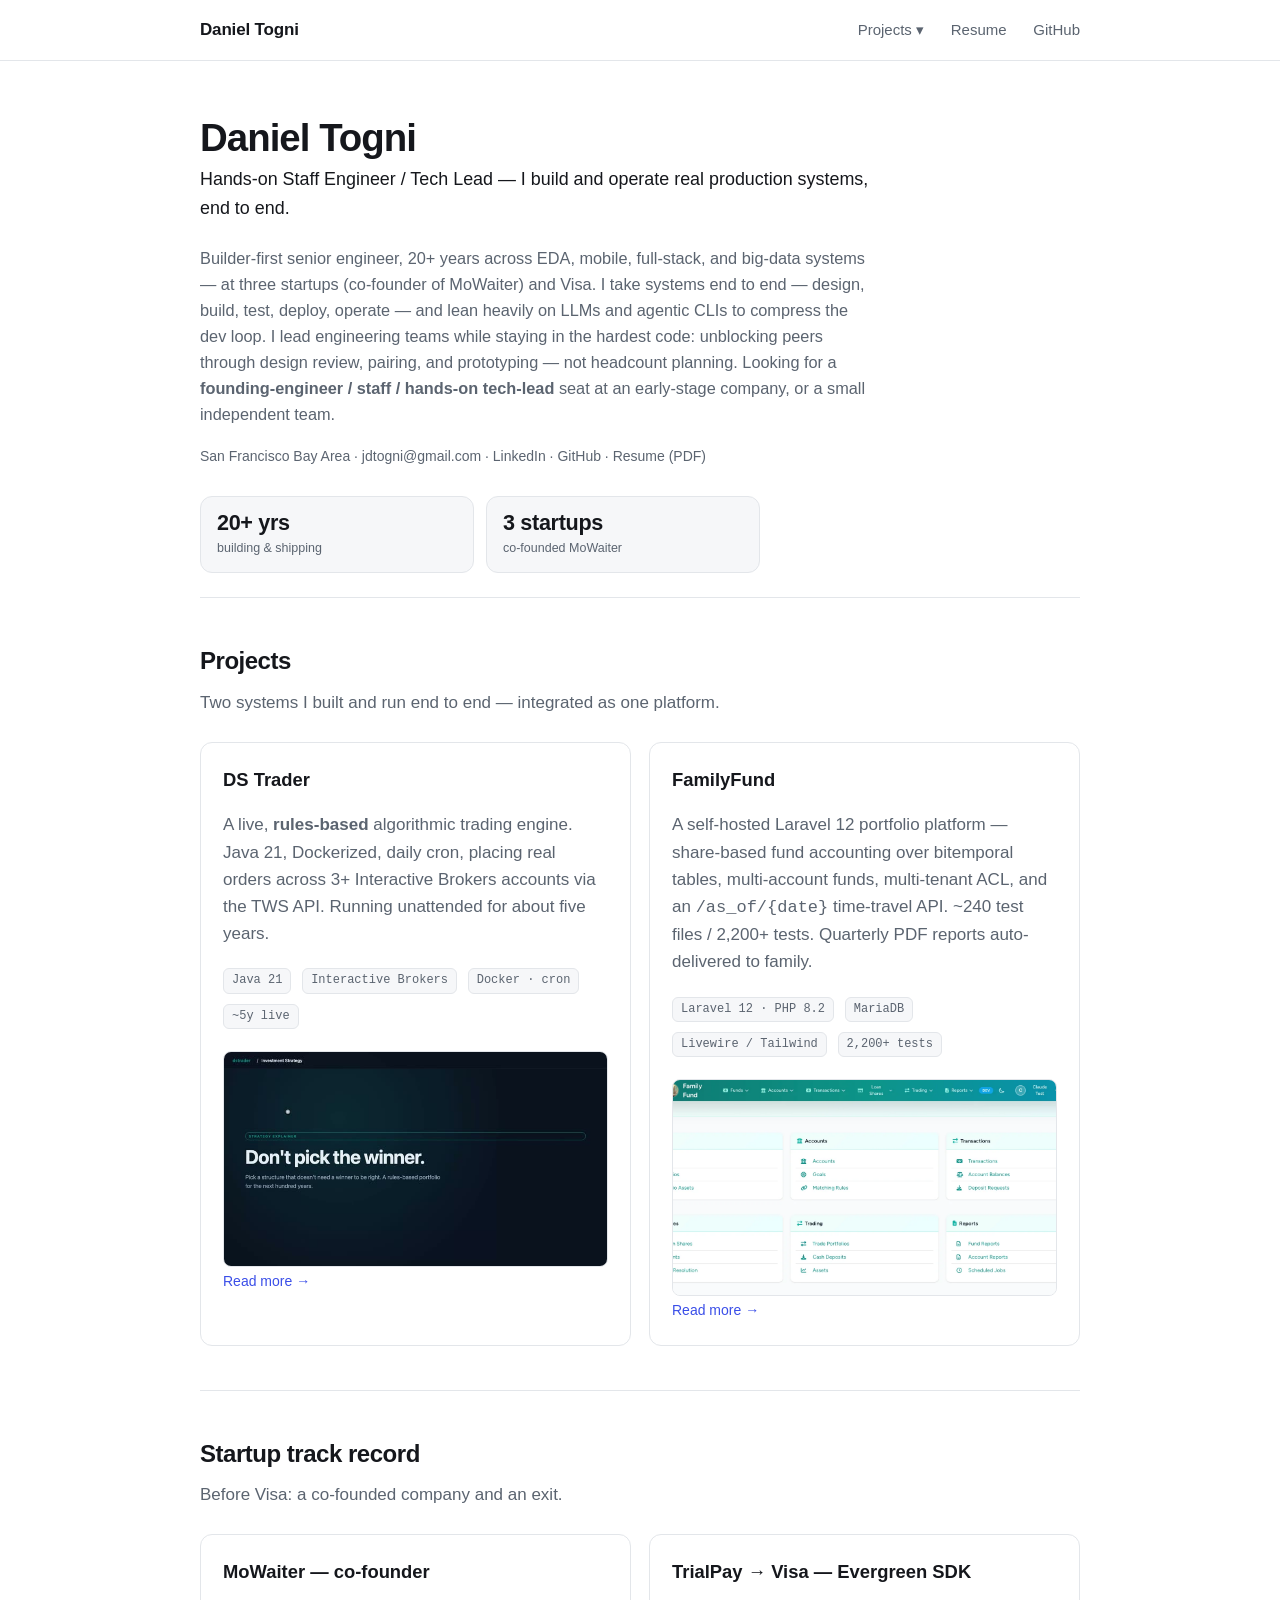
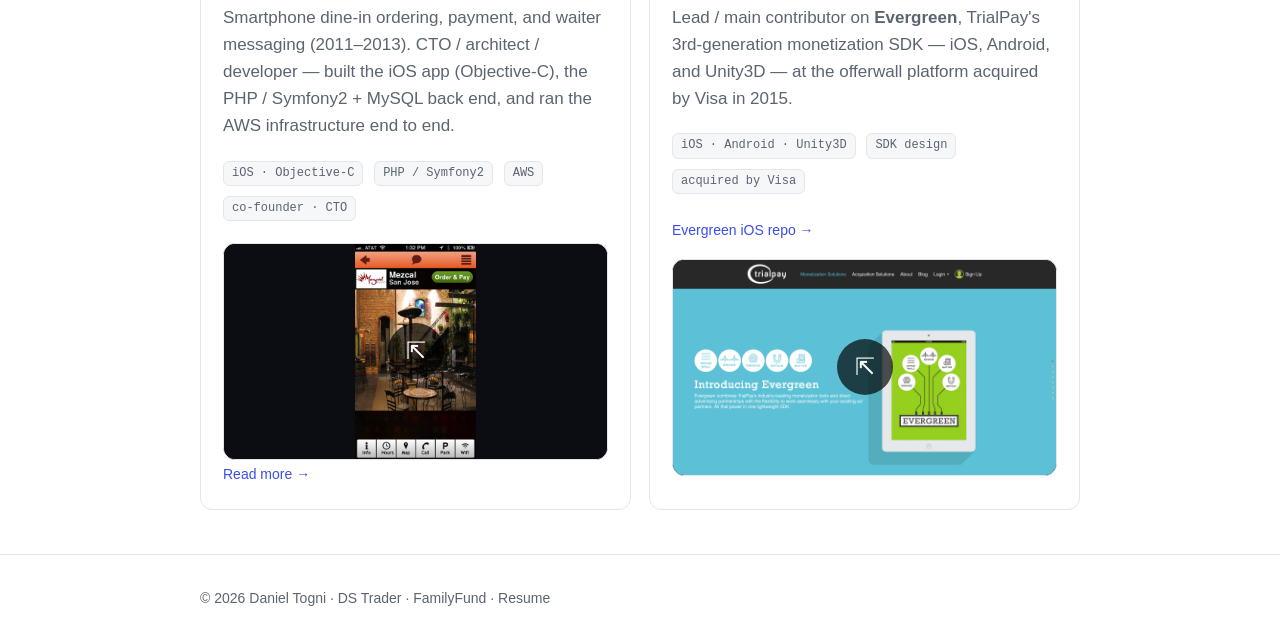
==== commit f6dbec39: "draft: full MoWaiter project page New mowaiter.html modeled on the dstrader page: hero with archival" ====
--- a/index.html
+++ b/index.html
@@ -20,7 +20,7 @@
           <div class="nav-drop-menu">
             <a href="dstrader.html">DS&nbsp;Trader</a>
             <a href="familyfund.html">FamilyFund</a>
-            <a href="index.html#mowaiter">MoWaiter</a>
+            <a href="mowaiter.html">MoWaiter</a>
             <a href="index.html#evergreen">Evergreen&nbsp;SDK</a>
           </div>
         </div>
@@ -142,6 +142,9 @@
                 alt="MoWaiter iOS app — restaurant landing screen with Order & Pay, live at Mezcal restaurant, San Jose (2013).">
               <span class="zoom-overlay" aria-hidden="true">&#8689;</span>
             </a>
+            <div class="links">
+              <a class="stretch" href="mowaiter.html">Read more &rarr;</a>
+            </div>
           </article>
           <article class="card" id="evergreen">
             <h3>TrialPay &rarr; Visa &mdash; Evergreen SDK</h3>
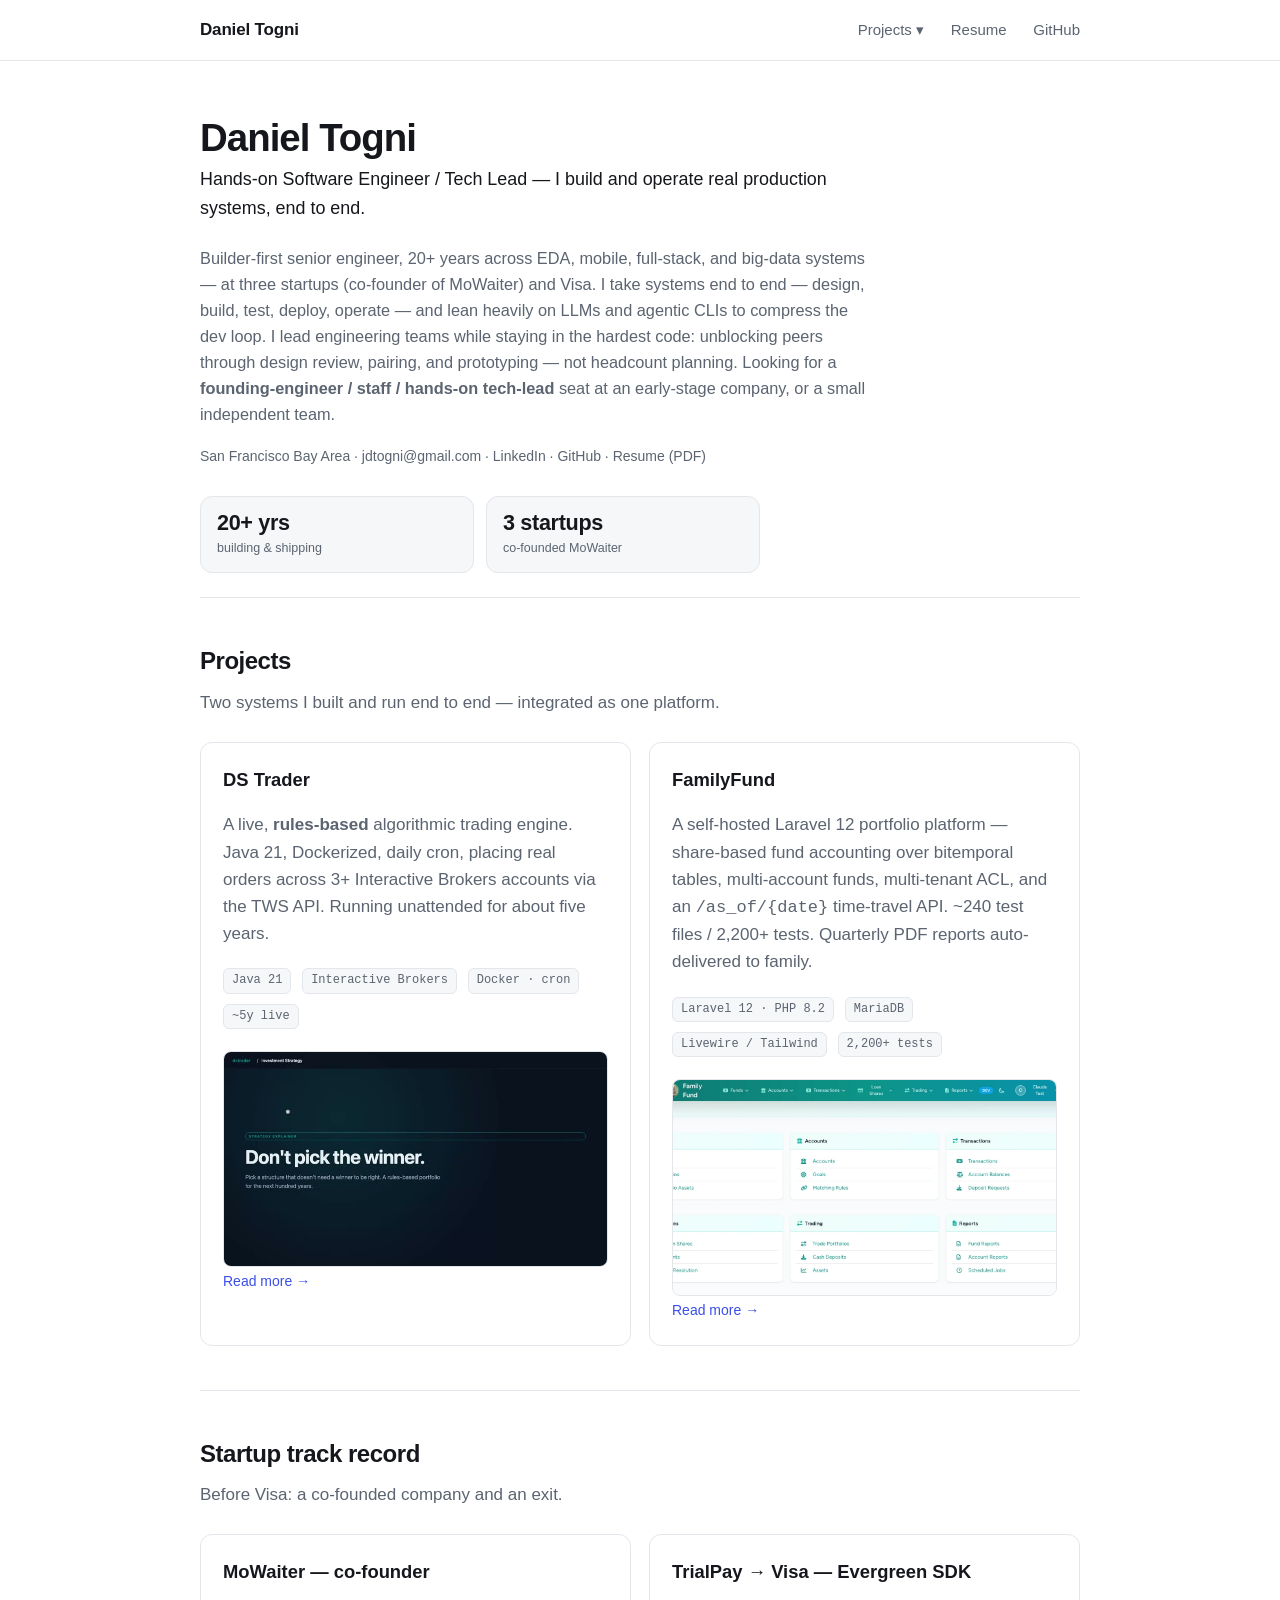
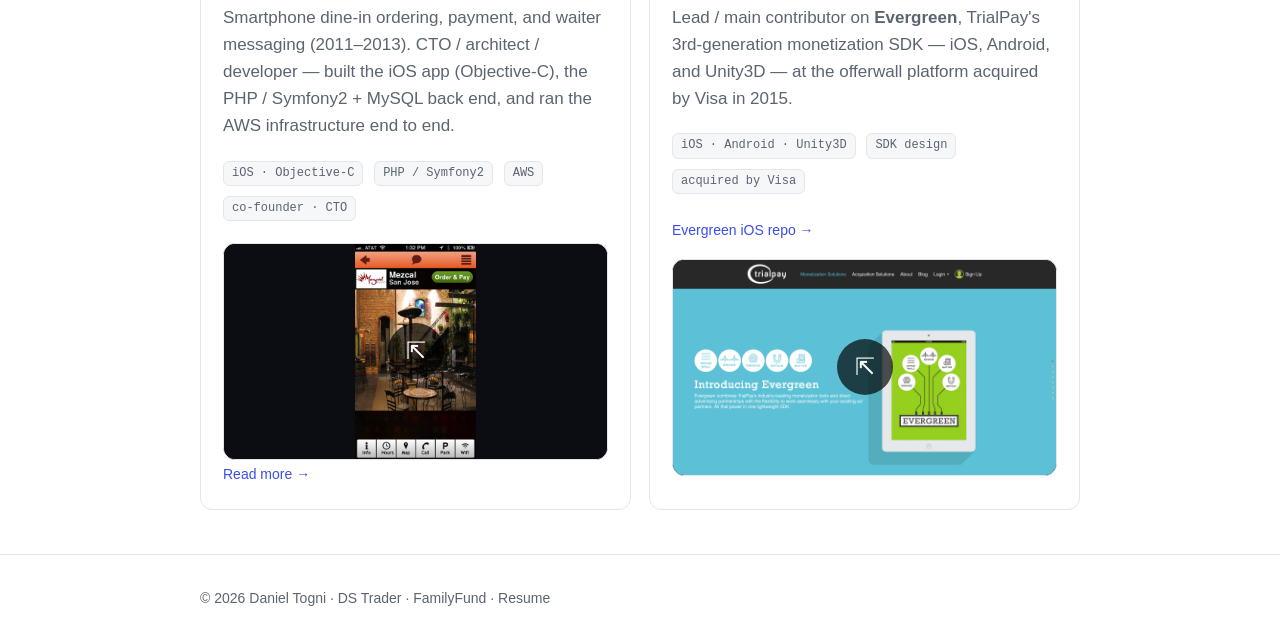
==== commit a8904ab3: "draft: role line — Hands-on Software Engineer (was Staff Engineer)" ====
--- a/index.html
+++ b/index.html
@@ -3,9 +3,9 @@
 <head>
   <meta charset="utf-8">
   <meta name="viewport" content="width=device-width, initial-scale=1">
-  <title>Daniel Togni — hands-on staff engineer / tech lead</title>
+  <title>Daniel Togni — hands-on software engineer / tech lead</title>
   <meta name="description" content="Builder-first senior engineer, 20+ years. I build and operate real production systems, end to end — DS Trader (live algorithmic trading) and FamilyFund (self-hosted portfolio platform).">
-  <meta property="og:title" content="Daniel Togni — hands-on staff engineer / tech lead">
+  <meta property="og:title" content="Daniel Togni — hands-on software engineer / tech lead">
   <meta property="og:description" content="Builder-first senior engineer, 20+ years. DS Trader (live algorithmic trading) + FamilyFund (self-hosted portfolio platform). Two systems I built and run end to end.">
   <meta property="og:type" content="website">
   <link rel="stylesheet" href="style.css">
@@ -35,7 +35,7 @@
       <section class="identity" style="border-top:0">
         <h1>Daniel Togni</h1>
         <p class="role-line">
-          Hands-on Staff Engineer / Tech Lead &mdash; I build and operate real
+          Hands-on Software Engineer / Tech Lead &mdash; I build and operate real
           production systems, end to end.
         </p>
         <p class="lede">
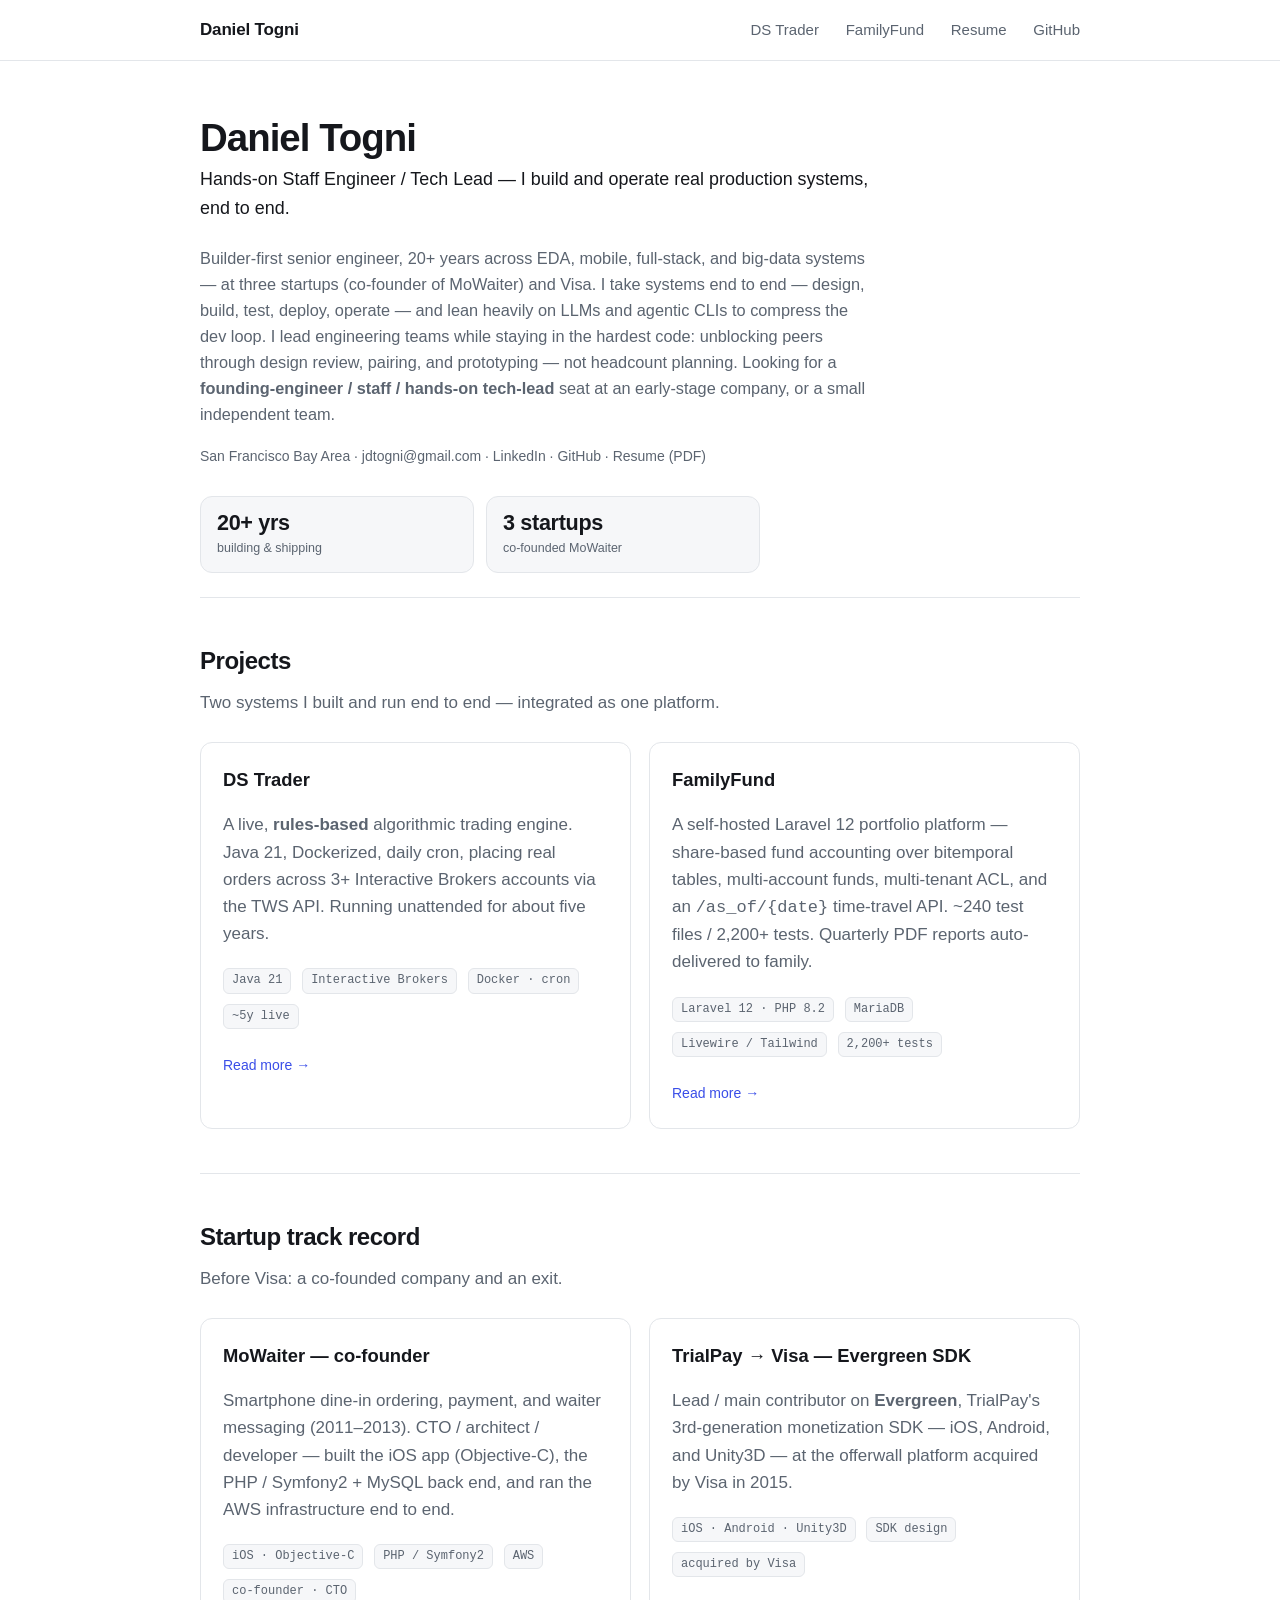
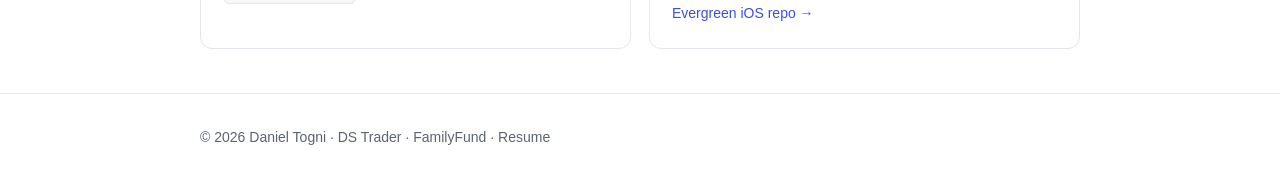
==== commit 257412c8: "Revert "Revert Startup track record from live site pending publish approval" This reverts commit 14b" ====
--- a/index.html
+++ b/index.html
@@ -3,9 +3,9 @@
 <head>
   <meta charset="utf-8">
   <meta name="viewport" content="width=device-width, initial-scale=1">
-  <title>Daniel Togni — hands-on software engineer / tech lead</title>
+  <title>Daniel Togni — hands-on staff engineer / tech lead</title>
   <meta name="description" content="Builder-first senior engineer, 20+ years. I build and operate real production systems, end to end — DS Trader (live algorithmic trading) and FamilyFund (self-hosted portfolio platform).">
-  <meta property="og:title" content="Daniel Togni — hands-on software engineer / tech lead">
+  <meta property="og:title" content="Daniel Togni — hands-on staff engineer / tech lead">
   <meta property="og:description" content="Builder-first senior engineer, 20+ years. DS Trader (live algorithmic trading) + FamilyFund (self-hosted portfolio platform). Two systems I built and run end to end.">
   <meta property="og:type" content="website">
   <link rel="stylesheet" href="style.css">
@@ -15,15 +15,8 @@
     <div class="wrap">
       <a class="brand" href="index.html">Daniel&nbsp;Togni</a>
       <nav class="nav">
-        <div class="nav-drop">
-          <button class="nav-drop-btn" aria-haspopup="true" aria-expanded="false">Projects &#9662;</button>
-          <div class="nav-drop-menu">
-            <a href="dstrader.html">DS&nbsp;Trader</a>
-            <a href="familyfund.html">FamilyFund</a>
-            <a href="mowaiter.html">MoWaiter</a>
-            <a href="index.html#evergreen">Evergreen&nbsp;SDK</a>
-          </div>
-        </div>
+        <a href="dstrader.html">DS&nbsp;Trader</a>
+        <a href="familyfund.html">FamilyFund</a>
         <a href="resume.pdf">Resume</a>
         <a href="https://github.com/jdtogni78">GitHub</a>
       </nav>
@@ -35,7 +28,7 @@
       <section class="identity" style="border-top:0">
         <h1>Daniel Togni</h1>
         <p class="role-line">
-          Hands-on Software Engineer / Tech Lead &mdash; I build and operate real
+          Hands-on Staff Engineer / Tech Lead &mdash; I build and operate real
           production systems, end to end.
         </p>
         <p class="lede">
@@ -81,13 +74,8 @@
               <span class="tag">Docker · cron</span>
               <span class="tag">~5y live</span>
             </div>
-            <div class="card-thumb">
-              <img loading="lazy"
-                src="assets/dstrader-demos/posters/investment-strategy.jpg"
-                alt="DS Trader investment-strategy explainer frame.">
-            </div>
             <div class="links">
-              <a class="stretch" href="dstrader.html">Read more &rarr;</a>
+              <a href="dstrader.html">Read more &rarr;</a>
             </div>
           </article>
           <article class="card">
@@ -104,23 +92,18 @@
               <span class="tag">Livewire / Tailwind</span>
               <span class="tag">2,200+ tests</span>
             </div>
-            <div class="card-thumb">
-              <img loading="lazy"
-                src="assets/familyfund-shots/01-dashboard.webp"
-                alt="FamilyFund dashboard — navigation hub.">
-            </div>
             <div class="links">
-              <a class="stretch" href="familyfund.html">Read more &rarr;</a>
+              <a href="familyfund.html">Read more &rarr;</a>
             </div>
           </article>
         </div>
       </section>
 
-      <section id="ventures">
+      <section>
         <h2>Startup track record</h2>
         <p class="sub">Before Visa: a co-founded company and an exit.</p>
         <div class="cards">
-          <article class="card" id="mowaiter">
+          <article class="card">
             <h3>MoWaiter &mdash; co-founder</h3>
             <p class="muted">
               Smartphone dine-in ordering, payment, and waiter messaging
@@ -134,19 +117,8 @@
               <span class="tag">AWS</span>
               <span class="tag">co-founder · CTO</span>
             </div>
-            <a class="shot-thumb contain"
-              href="assets/venture-shots/mowaiter-restaurant-home.png"
-              aria-label="Expand MoWaiter app screenshot">
-              <img loading="lazy"
-                src="assets/venture-shots/mowaiter-restaurant-home.png"
-                alt="MoWaiter iOS app — restaurant landing screen with Order & Pay, live at Mezcal restaurant, San Jose (2013).">
-              <span class="zoom-overlay" aria-hidden="true">&#8689;</span>
-            </a>
-            <div class="links">
-              <a class="stretch" href="mowaiter.html">Read more &rarr;</a>
-            </div>
           </article>
-          <article class="card" id="evergreen">
+          <article class="card">
             <h3>TrialPay &rarr; Visa &mdash; Evergreen SDK</h3>
             <p class="muted">
               Lead / main contributor on <strong>Evergreen</strong>, TrialPay's
@@ -162,14 +134,6 @@
             <div class="links">
               <a href="https://github.com/jdtogni78/EvergreenIOS">Evergreen iOS repo &rarr;</a>
             </div>
-            <a class="shot-thumb"
-              href="assets/venture-shots/trialpay-home-2014.png"
-              aria-label="Expand TrialPay homepage screenshot">
-              <img loading="lazy"
-                src="assets/venture-shots/trialpay-home-2014.png"
-                alt="trialpay.com homepage, December 2014 — 'Introducing Evergreen' hero announcing the SDK.">
-              <span class="zoom-overlay" aria-hidden="true">&#8689;</span>
-            </a>
           </article>
         </div>
       </section>
@@ -185,6 +149,5 @@
     </div>
   </footer>
   <script>document.getElementById('yr').textContent = new Date().getFullYear();</script>
-  <script src="assets/lightbox.js"></script>
 </body>
 </html>
